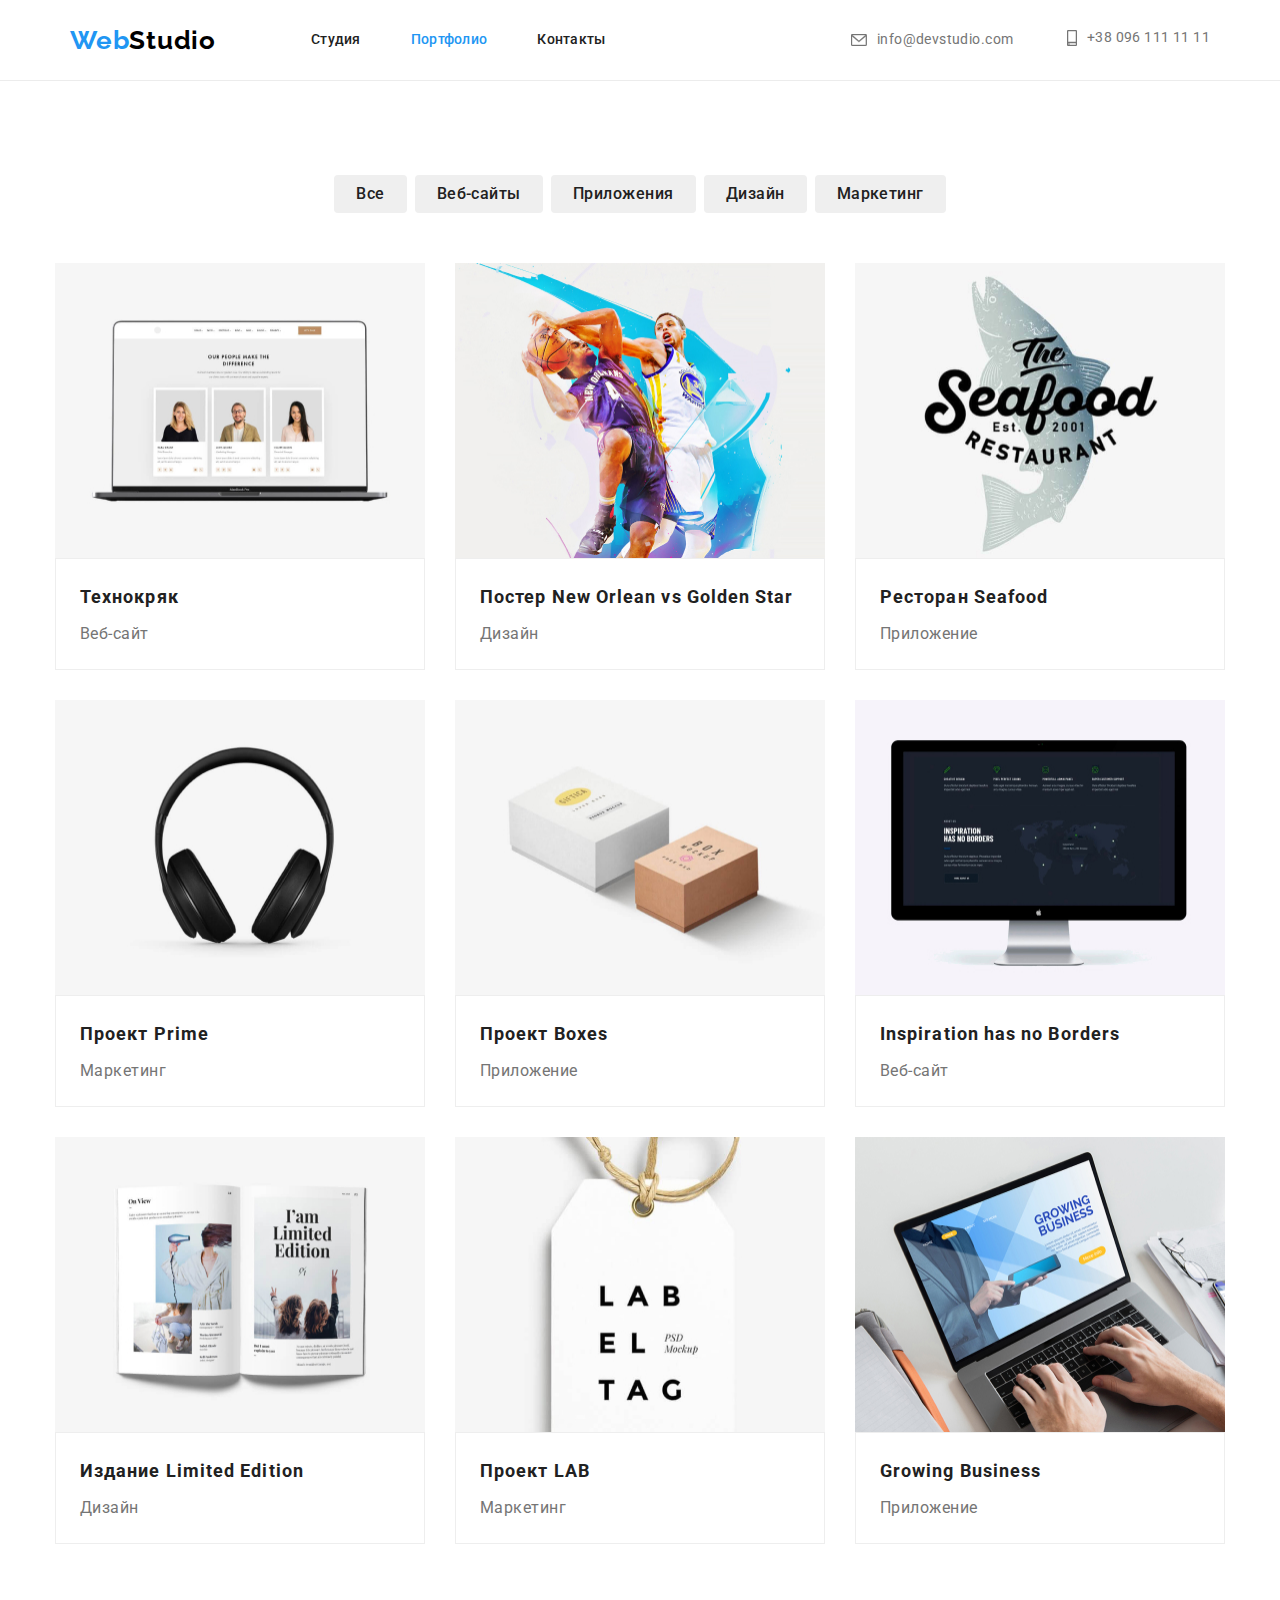
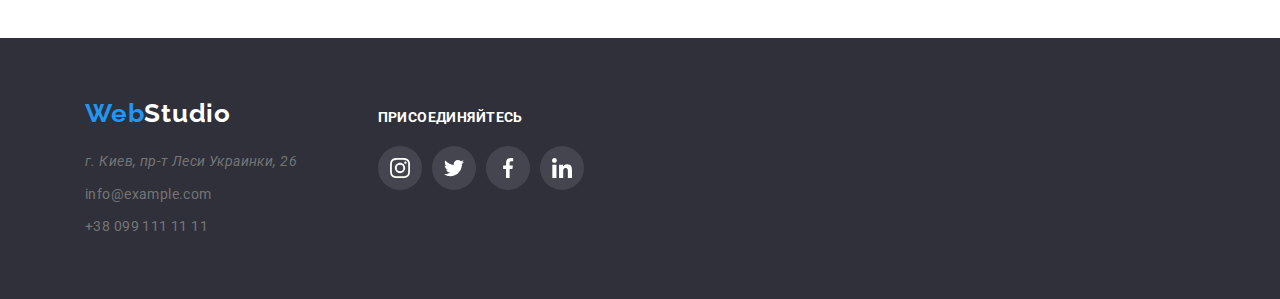
==== portfolio.html @ 5a8d63bb "Initial commit" ====
<!DOCTYPE html>
<html lang="en">

<head>
    <meta charset="UTF-8">
    <meta http-equiv="X-UA-Compatible" content="IE=edge">
    <meta name="viewport" content="width=device-width, initial-scale=1.0">
    <title>Document</title>
    <link rel="preconnect" href="https://fonts.gstatic.com">
    <link href="https://fonts.googleapis.com/css2?family=Raleway:wght@700&family=Roboto:wght@400;500;700;900&display=swap"
        rel="stylesheet">
    <link rel="stylesheet" href="https://cdnjs.cloudflare.com/ajax/libs/modern-normalize/1.0.0/modern-normalize.min.css">
    <link rel="stylesheet" href="./css/styles.css">
</head>

<body>
    <header class="page-header">
        <div class="container main-nav">
                <nav class="navigation">
                    <a class="link-page" href="./index.html">
                        <span class="accent">Web</span>Studio
                    </a>
                    <ul class="site-nav list">
                        <li class="item"><a href="./index.html" class="link">Студия</a></li>
                        <li class="item"><a href="./portfolio.html" class="link current">Портфолио</a></li>
                        <li class="item"><a href="" class="link">Контакты</a></li>
                    </ul>
                </nav>
            <ul class="site-contacts list">
                <li class="header-item">
                    <a class="link" href="mailto:info@example.com">
                        <svg class="icon-svg" width="16px" height="12px">
                            <use href="./images/icons.svg#icon-envelope"></use>
                        </svg>
                        info@devstudio.com</a>
                </li>
                <li class="header-item">
                    <a class="link" href="tell:+380991111111">
                        <svg class="icon-svg" width="10px" height="16px">
                            <use href="./images/icons.svg#icon-smartphone"></use>
                        </svg>
                        +38 096 111 11 11</a>
                </li>
            </ul>
        </div>
    </header>
    <main>
        
    <section class="site-options section">
        <div class="container">
            <h1 class="ghost">Услуги и набор приложений</h1>
            <div class="conteiner-menu">
                <ul class="options list">
                    <li class="options-item"><button class="secondary-button" type="button">Все</button></li>
                    <li class="options-item"><button class="secondary-button" type="button">Веб-сайты</button></li>
                    <li class="options-item"><button class="secondary-button" type="button">Приложения</button></li>
                    <li class="options-item"><button class="secondary-button" type="button">Дизайн</button></li>
                    <li class="options-item"><button class="secondary-button" type="button">Маркетинг</button></li>
                </ul>
            </div>
        </div>
        <div class="container">
            <ul class="portfolio-items grid">
                <li class="grid-items">
                    <img src="./images/texno.jpg" width="370" height="295" alt="">
                    <div class="card-content">
                        <h2 class="card-heading">Технокряк</h2>
                        <p class="card-text">Веб-сайт</p>
                    </div>
                </li>
                <li class="grid-items">
                    <img src="./images/neworlean.jpg" width="370" height="295" alt="">
                    <div class="card-content">
                        <h2 class="card-heading">Постер New Orlean vs Golden Star</h2>
                        <p class="card-text">Дизайн</p>
                    </div>
                </li>
                <li class="grid-items">
                    <img src="./images/seafood.jpg" width="370" height="295" alt="">
                    <div class="card-content">
                        <h2 class="card-heading">Ресторан Seafood</h2>
                        <p class="card-text">Приложение</p>
                    </div>
                </li>
                <li class="grid-items">
                    <img src="./images/prime.jpg" width="370" height="295" alt="">
                    <div class="card-content">
                        <h2 class="card-heading">Проект Prime</h2>
                        <p class="card-text">Маркетинг</p>
                    </div>
                </li>
                <li class="grid-items">
                    <img src="./images/boxes.jpg" width="370" height="295" alt="">
                    <div class="card-content">
                        <h2 class="card-heading">Проект Boxes</h2>
                        <p class="card-text">Приложение</p>
                    </div>
                </li>
                <li class="grid-items">
                    <img src="./images/borders.jpg" width="370" height="295" alt="">
                    <div class="card-content">
                        <h2 class="card-heading">Inspiration has no Borders</h2>
                        <p class="card-text">Веб-сайт</p>
                    </div>
                </li>
                <li class="grid-items">
                    <img src="./images/limited.jpg" width="370" height="295" alt="">
                    <div class="card-content">
                        <h2 class="card-heading">Издание Limited Edition</h2>
                        <p class="card-text">Дизайн</p>
                    </div>
                </li>
                <li class="grid-items">
                    <img src="./images/lab.jpg" width="370" height="295" alt="">
                    <div class="card-content">
                        <h2 class="card-heading">Проект LAB</h2>
                        <p class="card-text">Маркетинг</p>
                    </div>
                </li>
                <li class="grid-items">
                    <img src="./images/business.jpg" width="370" height="295" alt="">
                    <div class="card-content">
                        <h2 class="card-heading">Growing Business</h2>
                        <p class="card-text">Приложение</p>
                    </div>
                </li>
            </ul>
        </div>
    </section>
    </main>
    <footer class="footer">
        <div class="container">
            <ul class="card-set">
                <div class="first-container positive">
                    <div class="footer-container">
                        <a href="WebStudio" class="footer-link"><span class="accent">Web</span>Studio</a>
                    </div>
    
                    <address class="address">г. Киев, пр-т Леси Украинки, 26</address>
                    <ul class="site-contacts list">
                        <li class="contacts-item"><a href="mailto:info@example.com" class="link">info@example.com</a></li>
                        <li class="contacts-item"><a href="tell:+380991111111" class="link">+38 099 111 11 11</a></li>
                    </ul>
                </div>
                <div class="appeal positive">
                    <h6 class="appeal-text">присоединяйтесь</h6>
                    <ul class="list social-icons">
                        <li class="social-icons-item">
                            <a href="" class="social-icons-link" target="_blank" rel="noopener noreferrer">
                                <svg class="icon">
                                    <use href="./images/icons.svg#icon-instagram"></use>
                                </svg>
                            </a>
                        </li>
                        <li class="social-icons-item">
                            <a href="" class="social-icons-link" target="_blank" rel="noopener noreferrer">
                                <svg class="icon">
                                    <use href="./images/icons.svg#icon-twitter"></use>
                                </svg>
                            </a>
                        </li>
                        <li class="social-icons-item">
                            <a href="" class="social-icons-link" target="_blank" rel="noopener noreferrer">
                                <svg class="icon">
                                    <use href="./images/icons.svg#icon-facebook"></use>
                                </svg>
                            </a>
                        </li>
                        <li class="social-icons-item">
                            <a href="" class="social-icons-link" target="_blank" rel="noopener noreferrer">
                                <svg class="icon">
                                    <use href="./images/icons.svg#icon-linkedin"></use>
                                </svg>
                            </a>
                        </li>
                    </ul>
                </div>
            </ul>
        </div>
    </footer>
</body>

</html>
---- css/styles.css ----
:root {
  --primary-text-color: #757575;
  --title-text-color: #212121;
  --accent-color: #2196f3;
  --primary-white-color: #ffffff;
  --secondary-bg-color: #f5f4fa;
  --dark-bg-color: #2f303a;

  --title-font: 'Roboto', sans-serif;
}

body {
  font-family: 'Roboto', sans-serif;
  font-style: normal;
  font-size: 14px;
  line-height: 1.71;
  letter-spacing: 0.03em;
  background-color: var(--primary-white-color);
  color: var(--primary-text-color);
}

ul {
  list-style: none;
}

h1,
h2,
h3,
h4,
h5,
h6,
p {
  margin-top: 0;
  margin-bottom: 0;
}

img {
  display: block;
  max-width: 100%;
}

.section {
  padding-top: 94px;
  padding-bottom: 94px;
}

/* Утилиты */
.list,
.portfolio-items {
  padding: 0;
  margin: 0;
}

.link {
  display: flex;
  align-items: center;
  text-decoration: none;
}

.container {
  margin-left: auto;
  margin-right: auto;
  width: 1200px;
  padding-left: 15px;
  padding-right: 15px;
}

.page-header {
  border-bottom: solid 1px #ececec;
}

.link-page {
  text-decoration: none;
  font-family: Raleway;
  font-weight: 700;
  font-size: 26px;
  line-height: 31px;
  letter-spacing: 0.03em;
  color: #000000;
}

.accent {
  color: var(--accent-color);
}

.main-nav {
  display: flex;
  width: 1170px;
  min-height: 80px;
  align-items: center;
  justify-content: space-between;
}

.navigation {
  display: flex;
  align-items: center;
}

.link-page {
  margin-right: 95px;
}

.site-nav {
  display: flex;
}

.site-nav .item:not(:last-child) {
  margin-right: 50px;
}

.site-contacts .item:not(:last-child) {
  margin-right: 50px;
}

.site-nav .link {
  font-weight: 500;
  font-size: 14px;
  line-height: 1.14;
  letter-spacing: 0.02em;
  color: var(--title-text-color);
}

.site-nav .link:hover,
.site-nav .link:focus {
  color: var(--accent-color);
}

.site-nav .link.current {
  color: var(--accent-color);
}

.site-contacts .link:hover,
.site-contacts .link:focus {
  color: var(--accent-color);
}

.site-contacts .link {
  color: inherit;
}

.link .icon-svg {
  display: inline-flex;
  margin-right: 10px;
  stroke: var(--primary-text-color);
}

.link:hover .icon-svg,
.link:focus .icon-svg {
  stroke: var(--accent-color);
}

.header-item {
  display: inline-flex;
}

.header-item:not(:last-child) {
  margin-right: 50px;
}

.hero {
  display: flex;
  justify-content: center;
  align-items: center;
  margin-bottom: 0;
  text-align: center;

  max-width: 1600px;
  height: 600px;
  margin-left: auto;
  margin-right: auto;
  background: #c4c4c4;
  background-image: linear-gradient(
      to right,
      rgba(47, 48, 58, 0.4),
      rgba(47, 48, 58, 0.4)
    ),
    url('../images/hero.jpg');
}

.hero-content {
  max-width: 700px;
}

.hero-title {
  margin-top: 0;
  margin-bottom: 30px;

  font-family: var(--title-font);
  font-weight: 900;
  font-size: 44px;
  line-height: 1.36;
  letter-spacing: 0.06em;
  text-transform: uppercase;
  color: var(--primary-white-color);
}

.recommendation-list {
  display: flex;
  width: 1170px;
  justify-content: space-between;
}

.icon-antenna {
  display: inline-flex;
  align-items: center;
  justify-content: center;
  margin-bottom: 30px;
  width: 270px;
  height: 120px;
  background-color: var(--secondary-bg-color);
}

.icon-antenna .icon {
  width: 70px;
  height: 70px;
}

.first-item {
  display: flex;
  width: 270px;
}

.section-title {
  margin-bottom: 10px;

  font-family: var(--title-font);
  font-weight: 700;
  font-size: 14px;
  line-height: 1.14;
  letter-spacing: 0.03em;
  text-transform: uppercase;
  color: var(--title-text-color);
}

.fhoto {
  padding-top: 0;
}

.fhoto-list {
  display: flex;
}

.fhoto-list .item:not(:last-child) {
  margin-right: 30px;
}

.team-fhoto {
  background-color: var(--secondary-bg-color);
}

.fhoto-title {
  text-align: center;
  margin-bottom: 50px;

  font-family: Roboto;
  font-weight: 700;
  font-size: 36px;
  line-height: 1.16;
  letter-spacing: 0.03em;
  color: var(--title-text-color);
}

.team {
  display: flex;
}

.team > .item {
  box-shadow: 0px 1px 3px rgba(0, 0, 0, 0.12), 0px 1px 1px rgba(0, 0, 0, 0.14),
    0px 2px 1px rgba(0, 0, 0, 0.2);
  border-radius: 0px 0px 4px 4px;
  background-color: #ffffff;
}

.team .item:not(:last-child) {
  margin-right: 30px;
}

.card-thumb {
  margin-bottom: 30px;
}

.name-title {
  text-align: center;
  margin-bottom: 10px;

  font-weight: 500;
  font-size: 16px;
  line-height: 1.18;
  letter-spacing: 0.03em;
  color: var(--title-text-color);
}

.text {
  text-align: center;
  margin-bottom: 16px;

  font-weight: 400;
  font-size: 16px;
  line-height: 1.18;
  letter-spacing: 0.03em;
  color: var(--primary-text-color);
}

.social-icons {
  display: flex;
  justify-content: center;
  margin-bottom: 30px;
}

.social-icons-link {
  display: flex;
  justify-content: center;
  align-items: center;
  width: 44px;
  height: 44px;
  border-radius: 50%;

  background: rgba(255, 255, 255, 0.1);
}

.social-icons-link:hover {
  background-color: var(--accent-color);
}

.social-icons-item:not(:last-child) {
  margin-right: 10px;
}

.social-icons .icon {
  width: 20px;
  height: 20px;
  fill: #afb1b8;
}

.social-icons-link:hover .icon {
  fill: #ffffff;
}

.social-icons-link:focus .icon {
  fill: var(--accent-color);
}

.button {
  font-family: Roboto;
  font-weight: 700;
  font-size: 16px;
  line-height: 1.87;
  display: inline-block;
  border-radius: 4px;
  padding: 10px 32px;
  color: var(--primary-white-color);
  background-color: var(--accent-color);
  cursor: pointer;
  border: none;
}

.secondary-button {
  font-family: Roboto;
  font-weight: 500;
  font-size: 16px;
  line-height: 1.62;
  letter-spacing: 0.03em;
  border-radius: 4px;
  padding: 6px 22px;
  color: var(--title-text-color);
  cursor: pointer;
  border: none;
}

.secondary-button:hover {
  color: var(--primary-white-color);
  background-color: var(--accent-color);
  box-shadow: 0px 3px 1px rgba(0, 0, 0, 0.1), 0px 1px 2px rgba(0, 0, 0, 0.08),
    0px 2px 2px rgba(0, 0, 0, 0.12);
}

.logo-text {
  margin-bottom: 50px;

  font-family: var(--title-font);
  font-style: normal;
  font-weight: 700;
  font-size: 36px;
  line-height: 1.16;
  text-align: center;
  letter-spacing: 0.03em;

  color: #212121;
}

.logo-list {
  display: inline-flex;
}

.logo-item:not(:last-child) {
  margin-right: 30px;
}

.logo-item-link {
  display: flex;
  justify-content: center;
  align-items: center;
  width: 170px;
  height: 90px;
  box-sizing: border-box;
  border: 1px solid currentColor;
  border-radius: 4px;
  color: #afb1b8;
}

.logo-item-link:hover {
  color: var(--accent-color);
}

.logo-item:hover .icon {
  fill: var(--accent-color);
}

.logo-item .icon {
  display: inline-flex;
  justify-content: center;
  align-items: center;

  fill: #afb1b8;
}

.footer {
  padding: 60px 0;
  background-color: var(--dark-bg-color);
}

.appeal > .social-icons {
  margin-bottom: 0;
  justify-content: flex-start;
}

.appeal > .social-icons .icon {
  fill: #ffffff;
}

.appeal-text {
  margin-bottom: 20px;

  font-weight: 700;
  font-size: 14px;
  line-height: 1.14;
  letter-spacing: 0.03em;
  text-transform: uppercase;

  color: #ffffff;
}

.card-set {
  padding: 0;
  margin: 0;
  display: flex;
  flex-wrap: wrap;
  /* margin-left: -30px; */
}

/* .card-set > .first-container {
  margin-left: 0;
} */

.first-container {
  width: 25%;
}

.appeal {
  margin-top: 12px;
  width: 25%;
}

.positive {
  flex-basis: calc((100% - 30px * 4) / 4);
  margin-left: 30px;
}

.footer-container {
  margin-bottom: 20px;
}

.footer-link {
  text-decoration: none;
  font-family: Raleway;
  font-weight: 700;
  font-size: 26px;
  line-height: 31px;
  letter-spacing: 0.03em;
  color: #ffffff;
}

.address {
  margin-bottom: 9px;
}

.contacts-item:not(:last-child) {
  margin-bottom: 9px;
}

.site-options .conteiner-menu {
  text-align: center;
}

.ghost {
  display: none;
}

.options {
  display: inline-flex;
  margin-bottom: 50px;
}

.options-item:not(:last-child) {
  margin-right: 8px;
}

.card-content {
  padding: 20px 24px;
}

.card-heading {
  margin-bottom: 4px;

  font-weight: 700;
  font-size: 18px;
  line-height: 2;
  letter-spacing: 0.06em;
  color: var(--title-text-color);
}

.card-text {
  font-weight: 400;
  font-size: 16px;
  line-height: 1.87;
  letter-spacing: 0.03em;
  color: var(--primary-text-color);
}

.grid {
  display: flex;
  flex-wrap: wrap;
  margin-left: -30px;
  margin-top: -30px;
}

.grid-items {
  flex-basis: calc((100% - 30px * 3) / 3);
  margin-left: 30px;
  margin-top: 30px;
}

.grid-items:hover {
  box-shadow: 0px 1px 1px rgba(0, 0, 0, 0.12), 0px 4px 4px rgba(0, 0, 0, 0.06),
    1px 4px 6px rgba(0, 0, 0, 0.16);
  cursor: pointer;
}

.card-content {
  border: solid 1px #eeeeee;
}
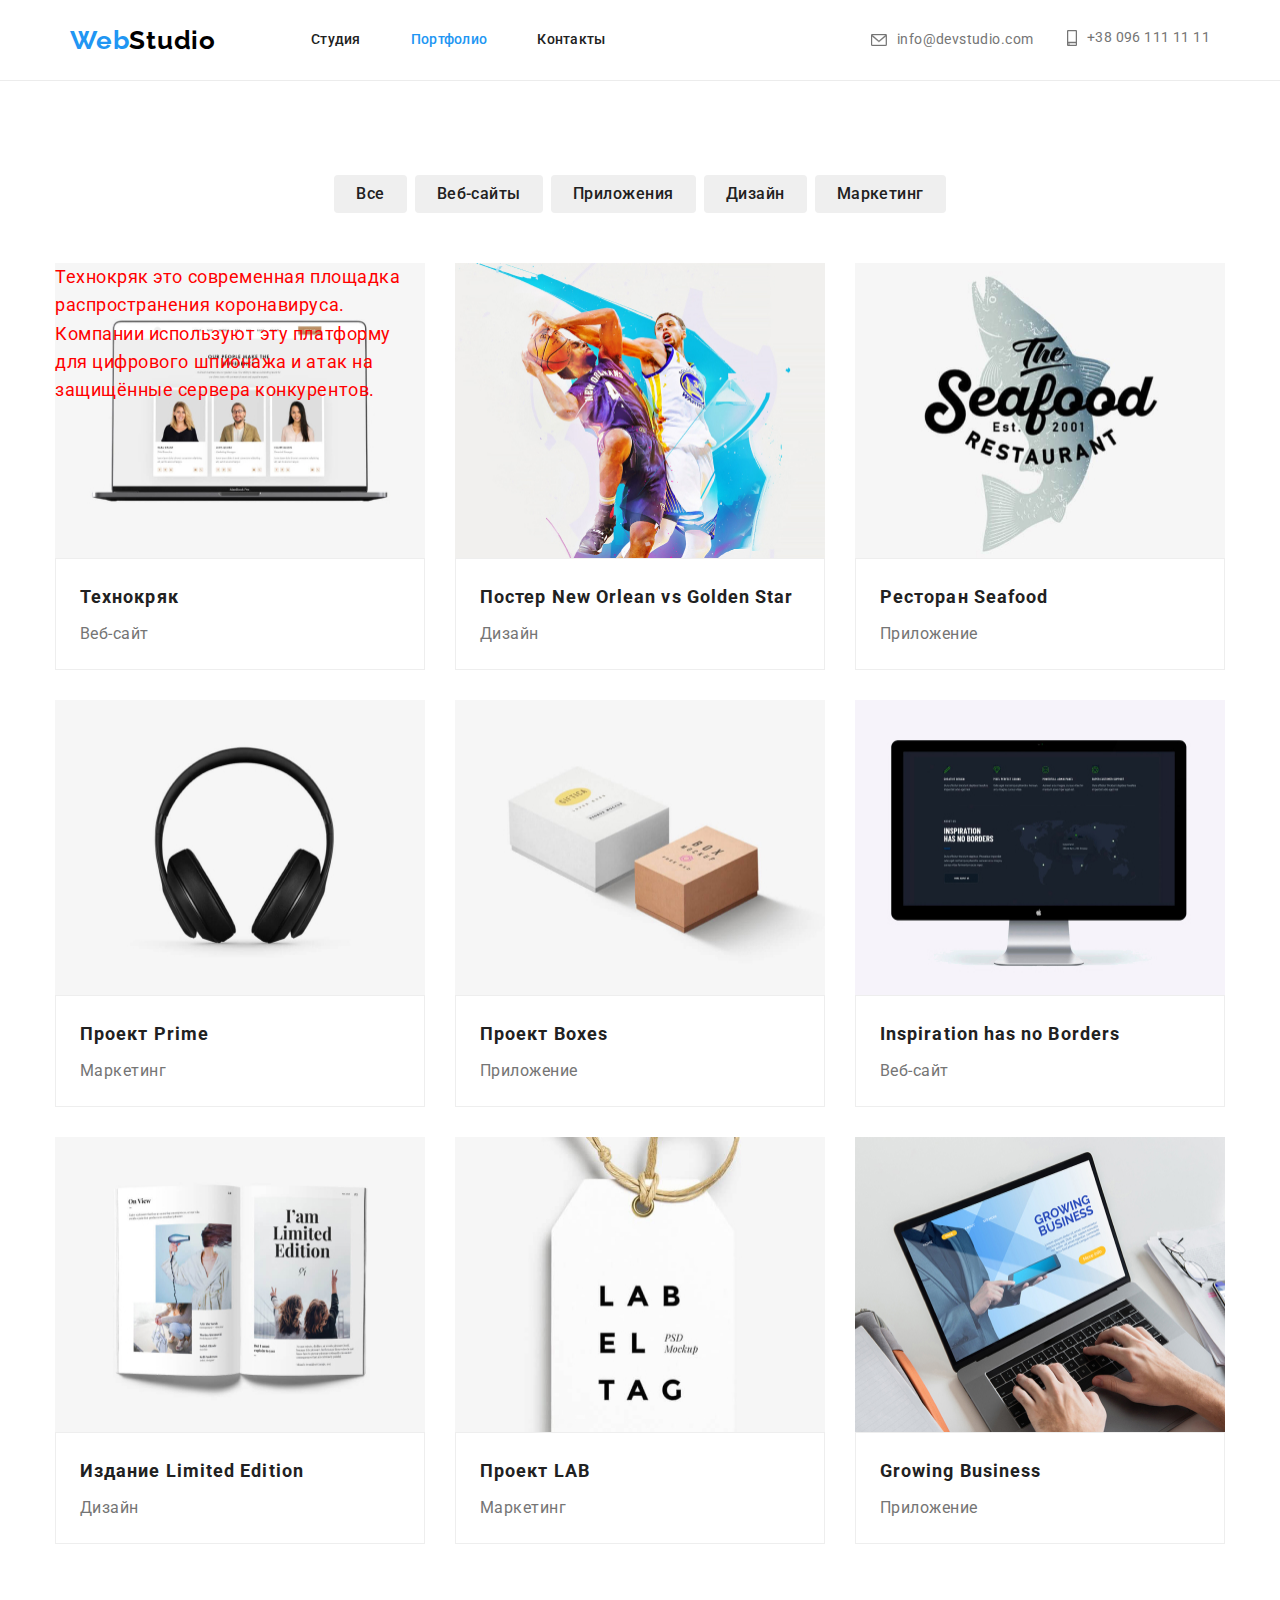
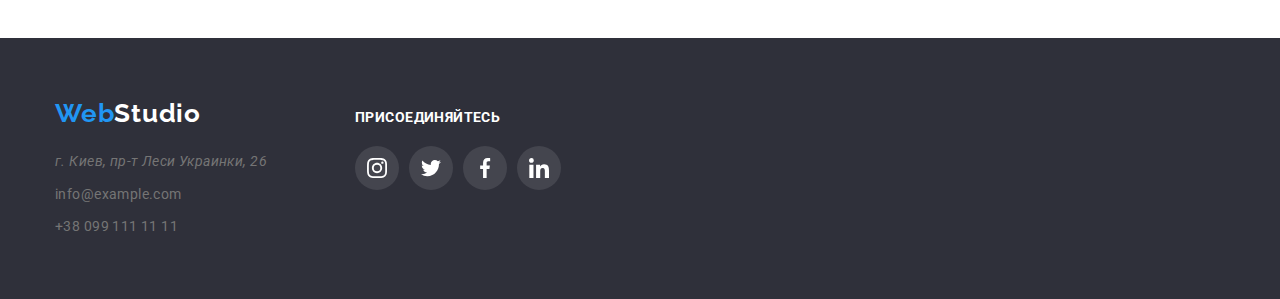
==== commit d3654cc6: "не работает формула" ====
--- a/portfolio.html
+++ b/portfolio.html
@@ -21,9 +21,9 @@
                         <span class="accent">Web</span>Studio
                     </a>
                     <ul class="site-nav list">
-                        <li class="item"><a href="./index.html" class="link">Студия</a></li>
-                        <li class="item"><a href="./portfolio.html" class="link current">Портфолио</a></li>
-                        <li class="item"><a href="" class="link">Контакты</a></li>
+                        <li class="site-nav-item"><a href="./index.html" class="link">Студия</a></li>
+                        <li class="site-nav-item"><a href="./portfolio.html" class="link current">Портфолио</a></li>
+                        <li class="site-nav-item"><a href="" class="link">Контакты</a></li>
                     </ul>
                 </nav>
             <ul class="site-contacts list">
@@ -62,7 +62,15 @@
         <div class="container">
             <ul class="portfolio-items grid">
                 <li class="grid-items">
-                    <img src="./images/texno.jpg" width="370" height="295" alt="">
+                    <div class="overlay-thumb">
+                        <img src="./images/texno.jpg" width="370" height="295" alt="">
+                        <div class="overlay-content">
+                            <p class="overlay-text">Технокряк это современная площадка распространения коронавируса. Компании используют эту
+                                платформу для цифрового
+                                шпионажа и атак на защищённые сервера конкурентов.
+                            </p>
+                        </div>
+                    </div>
                     <div class="card-content">
                         <h2 class="card-heading">Технокряк</h2>
                         <p class="card-text">Веб-сайт</p>
--- a/css/styles.css
+++ b/css/styles.css
@@ -104,13 +104,13 @@
   display: flex;
 }
 
-.site-nav .item:not(:last-child) {
+.site-nav .site-nav-item:not(:last-child) {
   margin-right: 50px;
 }
 
-.site-contacts .item:not(:last-child) {
+/* .site-contacts .item:not(:last-child) {
   margin-right: 50px;
-}
+} */
 
 .site-nav .link {
   font-weight: 500;
@@ -154,7 +154,7 @@
 }
 
 .header-item:not(:last-child) {
-  margin-right: 50px;
+  margin-right: 30px;
 }
 
 .hero {
@@ -240,7 +240,28 @@
   display: flex;
 }
 
-.fhoto-list .item:not(:last-child) {
+.fhoto-item {
+  position: relative;
+}
+
+.about {
+  position: absolute;
+  bottom: 0;
+  width: 100%;
+  padding: 27px 82px 27px 83px;
+
+  font-weight: 700;
+  font-size: 14px;
+  line-height: 1.14;
+  text-align: center;
+  letter-spacing: 0.03em;
+  text-transform: uppercase;
+
+  color: #ffffff;
+  background-color: rgba(47, 48, 58, 0.8);
+}
+
+.fhoto-list .fhoto-item:not(:last-child) {
   margin-right: 30px;
 }
 
@@ -455,12 +476,8 @@
   margin: 0;
   display: flex;
   flex-wrap: wrap;
-  /* margin-left: -30px; */
-}
-
-/* .card-set > .first-container {
-  margin-left: 0;
-} */
+  margin-left: -30px;
+}
 
 .first-container {
   width: 25%;
@@ -537,6 +554,28 @@
   color: var(--primary-text-color);
 }
 
+.overlay-thumb {
+  position: relative;
+}
+
+.overlay-content {
+  position: absolute;
+  top: 50%;
+  left: 50%;
+  transform: translate(-50%, -50%);
+  width: 100%;
+  height: 100%;
+}
+
+.overlay-text {
+  font-weight: 400;
+  font-size: 18px;
+  line-height: 1.56;
+  letter-spacing: 0.03em;
+
+  color: red;
+}
+
 .grid {
   display: flex;
   flex-wrap: wrap;
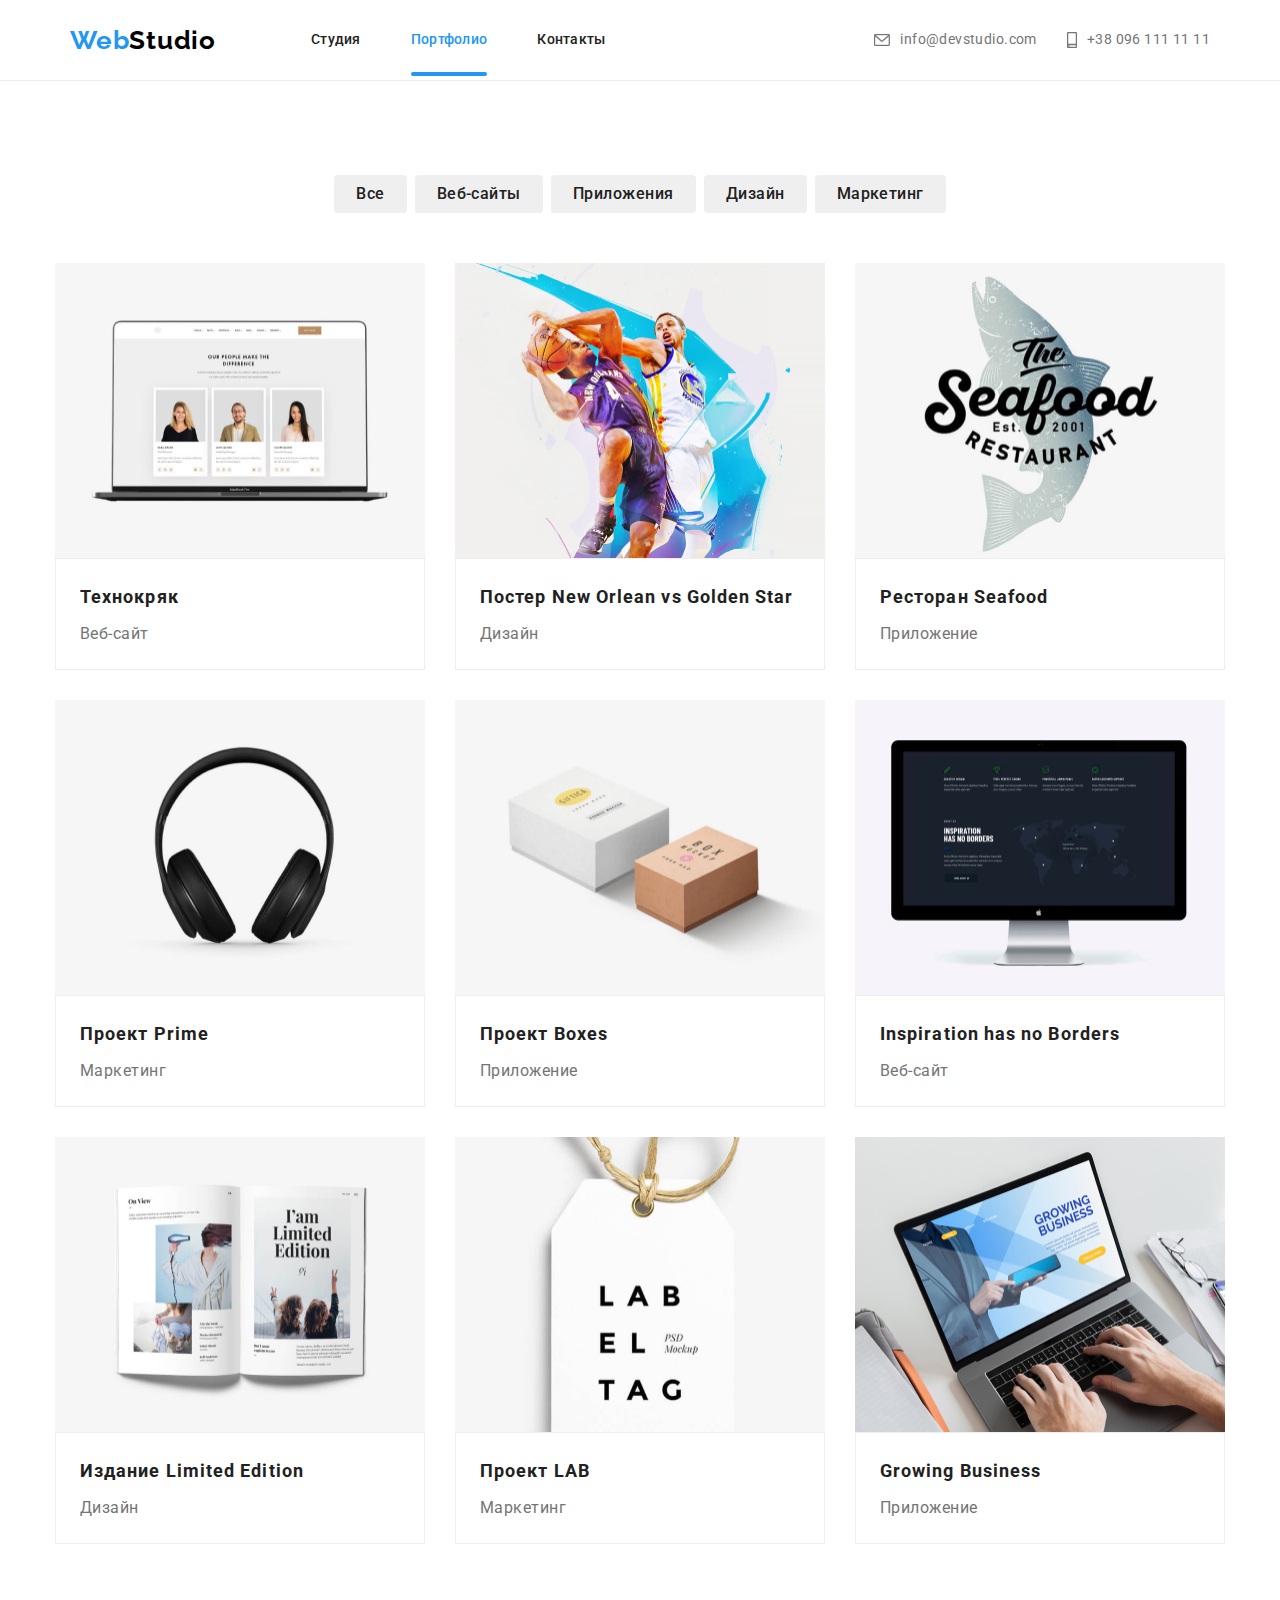
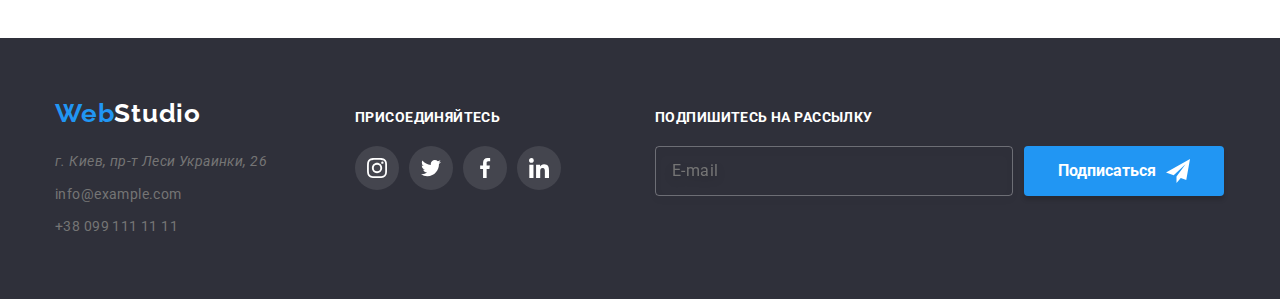
==== commit 991a3a9c: "дз6 готово" ====
--- a/portfolio.html
+++ b/portfolio.html
@@ -77,56 +77,120 @@
                     </div>
                 </li>
                 <li class="grid-items">
-                    <img src="./images/neworlean.jpg" width="370" height="295" alt="">
+                    <div class="overlay-thumb">
+                        <img src="./images/neworlean.jpg" width="370" height="295" alt="">
+                        <div class="overlay-content">
+                            <p class="overlay-text">Технокряк это современная площадка распространения коронавируса. Компании используют эту
+                                платформу для цифрового
+                                шпионажа и атак на защищённые сервера конкурентов.
+                            </p>
+                        </div>
+                    </div>
                     <div class="card-content">
                         <h2 class="card-heading">Постер New Orlean vs Golden Star</h2>
                         <p class="card-text">Дизайн</p>
                     </div>
                 </li>
                 <li class="grid-items">
-                    <img src="./images/seafood.jpg" width="370" height="295" alt="">
+                    <div class="overlay-thumb">
+                        <img src="./images/seafood.jpg" width="370" height="295" alt="">
+                        <div class="overlay-content">
+                            <p class="overlay-text">Технокряк это современная площадка распространения коронавируса. Компании используют эту
+                                платформу для цифрового
+                                шпионажа и атак на защищённые сервера конкурентов.
+                            </p>
+                        </div>
+                    </div>
                     <div class="card-content">
                         <h2 class="card-heading">Ресторан Seafood</h2>
                         <p class="card-text">Приложение</p>
                     </div>
                 </li>
                 <li class="grid-items">
-                    <img src="./images/prime.jpg" width="370" height="295" alt="">
+                    <div class="overlay-thumb">
+                        <img src="./images/prime.jpg" width="370" height="295" alt="">
+                        <div class="overlay-content">
+                            <p class="overlay-text">Технокряк это современная площадка распространения коронавируса. Компании используют эту
+                                платформу для цифрового
+                                шпионажа и атак на защищённые сервера конкурентов.
+                            </p>
+                        </div>
+                    </div>
                     <div class="card-content">
                         <h2 class="card-heading">Проект Prime</h2>
                         <p class="card-text">Маркетинг</p>
                     </div>
                 </li>
                 <li class="grid-items">
-                    <img src="./images/boxes.jpg" width="370" height="295" alt="">
+                    <div class="overlay-thumb">
+                        <img src="./images/boxes.jpg" width="370" height="295" alt="">
+                        <div class="overlay-content">
+                            <p class="overlay-text">Технокряк это современная площадка распространения коронавируса. Компании используют эту
+                                платформу для цифрового
+                                шпионажа и атак на защищённые сервера конкурентов.
+                            </p>
+                        </div>
+                    </div>
                     <div class="card-content">
                         <h2 class="card-heading">Проект Boxes</h2>
                         <p class="card-text">Приложение</p>
                     </div>
                 </li>
                 <li class="grid-items">
-                    <img src="./images/borders.jpg" width="370" height="295" alt="">
+                    <div class="overlay-thumb">
+                        <img src="./images/borders.jpg" width="370" height="295" alt="">
+                        <div class="overlay-content">
+                            <p class="overlay-text">Технокряк это современная площадка распространения коронавируса. Компании используют эту
+                                платформу для цифрового
+                                шпионажа и атак на защищённые сервера конкурентов.
+                            </p>
+                        </div>
+                    </div>
                     <div class="card-content">
                         <h2 class="card-heading">Inspiration has no Borders</h2>
                         <p class="card-text">Веб-сайт</p>
                     </div>
                 </li>
                 <li class="grid-items">
-                    <img src="./images/limited.jpg" width="370" height="295" alt="">
+                    <div class="overlay-thumb">
+                        <img src="./images/limited.jpg" width="370" height="295" alt="">
+                        <div class="overlay-content">
+                            <p class="overlay-text">Технокряк это современная площадка распространения коронавируса. Компании используют эту
+                                платформу для цифрового
+                                шпионажа и атак на защищённые сервера конкурентов.
+                            </p>
+                        </div>
+                    </div>
                     <div class="card-content">
                         <h2 class="card-heading">Издание Limited Edition</h2>
                         <p class="card-text">Дизайн</p>
                     </div>
                 </li>
                 <li class="grid-items">
-                    <img src="./images/lab.jpg" width="370" height="295" alt="">
+                    <div class="overlay-thumb">
+                        <img src="./images/lab.jpg" width="370" height="295" alt="">
+                        <div class="overlay-content">
+                            <p class="overlay-text">Технокряк это современная площадка распространения коронавируса. Компании используют эту
+                                платформу для цифрового
+                                шпионажа и атак на защищённые сервера конкурентов.
+                            </p>
+                        </div>
+                    </div>
                     <div class="card-content">
                         <h2 class="card-heading">Проект LAB</h2>
                         <p class="card-text">Маркетинг</p>
                     </div>
                 </li>
                 <li class="grid-items">
-                    <img src="./images/business.jpg" width="370" height="295" alt="">
+                    <div class="overlay-thumb">
+                        <img src="./images/business.jpg" width="370" height="295" alt="">
+                        <div class="overlay-content">
+                            <p class="overlay-text">Технокряк это современная площадка распространения коронавируса. Компании используют эту
+                                платформу для цифрового
+                                шпионажа и атак на защищённые сервера конкурентов.
+                            </p>
+                        </div>
+                    </div>
                     <div class="card-content">
                         <h2 class="card-heading">Growing Business</h2>
                         <p class="card-text">Приложение</p>
@@ -183,6 +247,17 @@
                         </li>
                     </ul>
                 </div>
+                <div class="mailing positive">
+                    <h6 class="appeal-text">Подпишитесь на рассылку</h6>
+                    <form class="footer-form">
+                        <input class="footer-field" type="text" name="E-mail" placeholder="E-mail">
+                        <button class="button" type="submit">Подписаться
+                            <svg class="subscribe">
+                                <use href="./images/icons.svg#icon-icon-send"></use>
+                            </svg>
+                        </button>
+                    </form>
+                </div>
             </ul>
         </div>
     </footer>
--- a/css/styles.css
+++ b/css/styles.css
@@ -108,10 +108,6 @@
   margin-right: 50px;
 }
 
-/* .site-contacts .item:not(:last-child) {
-  margin-right: 50px;
-} */
-
 .site-nav .link {
   font-weight: 500;
   font-size: 14px;
@@ -120,18 +116,43 @@
   color: var(--title-text-color);
 }
 
+.site-nav .link.current {
+  position: relative;
+}
+
+.site-nav .link.current::after {
+  content: '';
+  position: absolute;
+  bottom: -28px;
+  left: 0;
+  width: 100%;
+  height: 4px;
+  background-color: var(--accent-color);
+  border-radius: 2px;
+}
+
 .site-nav .link:hover,
 .site-nav .link:focus {
   color: var(--accent-color);
+
+  transition: 250ms cubic-bezier(0.4, 0, 0.2, 1);
+  opacity: 250ms cubic-bezier(0.4, 0, 0.2, 1);
 }
 
 .site-nav .link.current {
   color: var(--accent-color);
+}
+
+.main-nav .site-contacts {
+  display: inline-flex;
 }
 
 .site-contacts .link:hover,
 .site-contacts .link:focus {
   color: var(--accent-color);
+
+  transition: 250ms cubic-bezier(0.4, 0, 0.2, 1);
+  opacity: 250ms cubic-bezier(0.4, 0, 0.2, 1);
 }
 
 .site-contacts .link {
@@ -339,8 +360,12 @@
   background: rgba(255, 255, 255, 0.1);
 }
 
-.social-icons-link:hover {
+.social-icons-link:hover,
+.social-icons-link:focus {
   background-color: var(--accent-color);
+
+  transition: 250ms cubic-bezier(0.4, 0, 0.2, 1);
+  opacity: 250ms cubic-bezier(0.4, 0, 0.2, 1);
 }
 
 .social-icons-item:not(:last-child) {
@@ -357,7 +382,7 @@
   fill: #ffffff;
 }
 
-.social-icons-link:focus .icon {
+.social-icons-link:focus {
   fill: var(--accent-color);
 }
 
@@ -388,11 +413,15 @@
   border: none;
 }
 
-.secondary-button:hover {
+.secondary-button:hover,
+.secondary-button:focus {
   color: var(--primary-white-color);
   background-color: var(--accent-color);
   box-shadow: 0px 3px 1px rgba(0, 0, 0, 0.1), 0px 1px 2px rgba(0, 0, 0, 0.08),
     0px 2px 2px rgba(0, 0, 0, 0.12);
+
+  transition: 250ms cubic-bezier(0.4, 0, 0.2, 1);
+  opacity: 250ms cubic-bezier(0.4, 0, 0.2, 1);
 }
 
 .logo-text {
@@ -431,10 +460,17 @@
 
 .logo-item-link:hover {
   color: var(--accent-color);
-}
-
-.logo-item:hover .icon {
+
+  transition: 250ms cubic-bezier(0.4, 0, 0.2, 1);
+  opacity: 250ms cubic-bezier(0.4, 0, 0.2, 1);
+}
+
+.logo-item:hover .icon,
+.logo-item-link:focus .icon {
   fill: var(--accent-color);
+
+  transition: 250ms cubic-bezier(0.4, 0, 0.2, 1);
+  opacity: 250ms cubic-bezier(0.4, 0, 0.2, 1);
 }
 
 .logo-item .icon {
@@ -472,11 +508,11 @@
 }
 
 .card-set {
+  justify-content: space-between;
   padding: 0;
   margin: 0;
   display: flex;
   flex-wrap: wrap;
-  margin-left: -30px;
 }
 
 .first-container {
@@ -488,9 +524,56 @@
   width: 25%;
 }
 
+.mailing {
+  display: inline-block;
+  margin-top: 12px;
+  width: 25%;
+}
+
+.footer-field {
+  font-weight: 400;
+  font-size: 16px;
+  line-height: 1.25;
+  align-items: center;
+  letter-spacing: 0.03em;
+
+  color: rgba(255, 255, 255, 0.6);
+
+  width: 358px;
+  height: 50px;
+  padding-left: 16px;
+
+  background-color: transparent;
+  border: 1px solid rgba(255, 255, 255, 0.3);
+  box-sizing: border-box;
+  filter: drop-shadow(0px 4px 4px rgba(0, 0, 0, 0.15));
+  border-radius: 4px;
+}
+
+.mailing .button {
+  display: inline-flex;
+  align-items: center;
+  justify-content: center;
+  padding: 0;
+  width: 200px;
+  height: 50px;
+  margin-left: 8px;
+
+  box-shadow: 0px 4px 4px rgba(0, 0, 0, 0.15);
+}
+
+.subscribe {
+  margin-left: 10px;
+  width: 24px;
+  height: 24px;
+}
+
 .positive {
-  flex-basis: calc((100% - 30px * 4) / 4);
-  margin-left: 30px;
+  flex-basis: calc((50% - 45px) / 2);
+}
+
+.positive:last-child {
+  flex-basis: calc(50% - 15px);
 }
 
 .footer-container {
@@ -556,15 +639,22 @@
 
 .overlay-thumb {
   position: relative;
+  overflow: hidden;
 }
 
 .overlay-content {
   position: absolute;
-  top: 50%;
-  left: 50%;
-  transform: translate(-50%, -50%);
+  top: 0;
+  left: 0;
+  display: flex;
+  align-items: center;
   width: 100%;
   height: 100%;
+  opacity: 0;
+
+  transform: translateY(100%);
+  transition: transform 250ms cubic-bezier(0.4, 0, 0.2, 1);
+  opacity: 250ms cubic-bezier(0.4, 0, 0.2, 1);
 }
 
 .overlay-text {
@@ -572,8 +662,9 @@
   font-size: 18px;
   line-height: 1.56;
   letter-spacing: 0.03em;
-
-  color: red;
+  padding: 24px;
+
+  color: #ffffff;
 }
 
 .grid {
@@ -589,6 +680,12 @@
   margin-top: 30px;
 }
 
+.grid-items:hover .overlay-content {
+  opacity: 1;
+  transform: translateY(0);
+  background-color: rgba(33, 150, 243, 0.9);
+}
+
 .grid-items:hover {
   box-shadow: 0px 1px 1px rgba(0, 0, 0, 0.12), 0px 4px 4px rgba(0, 0, 0, 0.06),
     1px 4px 6px rgba(0, 0, 0, 0.16);
@@ -598,3 +695,182 @@
 .card-content {
   border: solid 1px #eeeeee;
 }
+
+.backdrop {
+  position: fixed;
+  top: 0;
+  left: 0;
+  width: 100%;
+  height: 100%;
+  background-color: rgba(0, 0, 0, 0.2);
+  opacity: 1;
+  transition: opacity 400ms;
+}
+
+.backdrop.is-hidden {
+  opacity: 0;
+  visibility: hidden;
+  pointer-events: none;
+}
+
+.is-hidden .modal {
+  transform: translate(0, -100%) scale(0.2);
+}
+
+.modal {
+  position: absolute;
+  top: 50%;
+  left: 50%;
+  transform: translate(-50%, -50%) scale(1);
+  width: 100%;
+  max-width: 528px;
+  min-height: 581px;
+  background-color: #ffffff;
+  box-shadow: 0px 1px 3px rgba(0, 0, 0, 0.12), 0px 1px 1px rgba(0, 0, 0, 0.14),
+    0px 2px 1px rgba(0, 0, 0, 0.2);
+  border-radius: 4px;
+  transition: transform 500ms;
+}
+
+.modal-title {
+  margin-top: 40px;
+  margin-right: 40px;
+  margin-left: 40px;
+  margin-bottom: 12px;
+
+  font-weight: 700;
+  font-size: 20px;
+  line-height: 1.15;
+  text-align: center;
+  letter-spacing: 0.03em;
+
+  color: #212121;
+}
+
+.modal .icon {
+  stroke: var(--title-text-color);
+}
+
+.form {
+  padding-left: 40px;
+  padding-right: 40px;
+}
+
+.modal .form-field:focus + .icon {
+  fill: var(--accent-color);
+}
+
+.form-field-label {
+  position: relative;
+}
+
+.form-field-label .icon {
+  position: absolute;
+  left: 15px;
+  top: 34px;
+}
+
+.indicate {
+  font-weight: 400;
+  font-size: 12px;
+  line-height: 1.16;
+  letter-spacing: 0.01em;
+
+  color: #757575;
+}
+
+.form-field {
+  width: 448px;
+  height: 40px;
+  padding-left: 42px;
+  margin-bottom: 10px;
+  border: 1px solid rgba(33, 33, 33, 0.2);
+  box-sizing: border-box;
+  border-radius: 4px;
+  cursor: pointer;
+}
+
+.form-field::placeholder {
+  font-weight: 400;
+  font-size: 12px;
+  line-height: 1.16;
+  letter-spacing: 0.01em;
+
+  color: rgba(117, 117, 117, 0.5);
+}
+
+.form-field:focus {
+  outline: none;
+  border: 1px solid var(--accent-color);
+  box-sizing: border-box;
+  border-radius: 4px;
+}
+
+.form-message {
+  height: 120px;
+  padding-left: 16px;
+  padding-top: 12px;
+  margin-bottom: 20px;
+  resize: none;
+}
+
+.checkbox {
+  -webkit-appearance: none;
+  appearance: none;
+
+  position: absolute;
+}
+
+.checkbox-icon {
+  display: inline-block;
+  width: 16px;
+  height: 15px;
+  margin-right: 7px;
+
+  border: 2px solid var(--title-text-color);
+  border-radius: 2px;
+}
+
+.checkbox:checked + .checkbox-icon {
+  border-color: var(--accent-color);
+  background-color: var(--accent-color);
+  background-image: url('../images/check.svg');
+  background-size: contain;
+  background-origin: border-box;
+}
+
+.consent {
+  display: inline-flex;
+  align-items: center;
+  padding-left: 13px;
+  padding-bottom: 30px;
+}
+
+.consent-link {
+  color: var(--accent-color);
+}
+
+.modal .button {
+  width: 200px;
+  height: 50px;
+  margin-left: 124px;
+  margin-bottom: 40px;
+
+  box-shadow: 0px 4px 4px rgba(0, 0, 0, 0.15);
+}
+
+.btn-close {
+  position: absolute;
+  top: 8px;
+  right: 8px;
+  display: flex;
+  justify-content: center;
+  align-items: center;
+  width: 30px;
+  height: 30px;
+  border: none;
+  border-radius: 50%;
+  cursor: pointer;
+  border: 1px solid rgba(0, 0, 0, 0.1);
+  background-color: #ffffff;
+}
